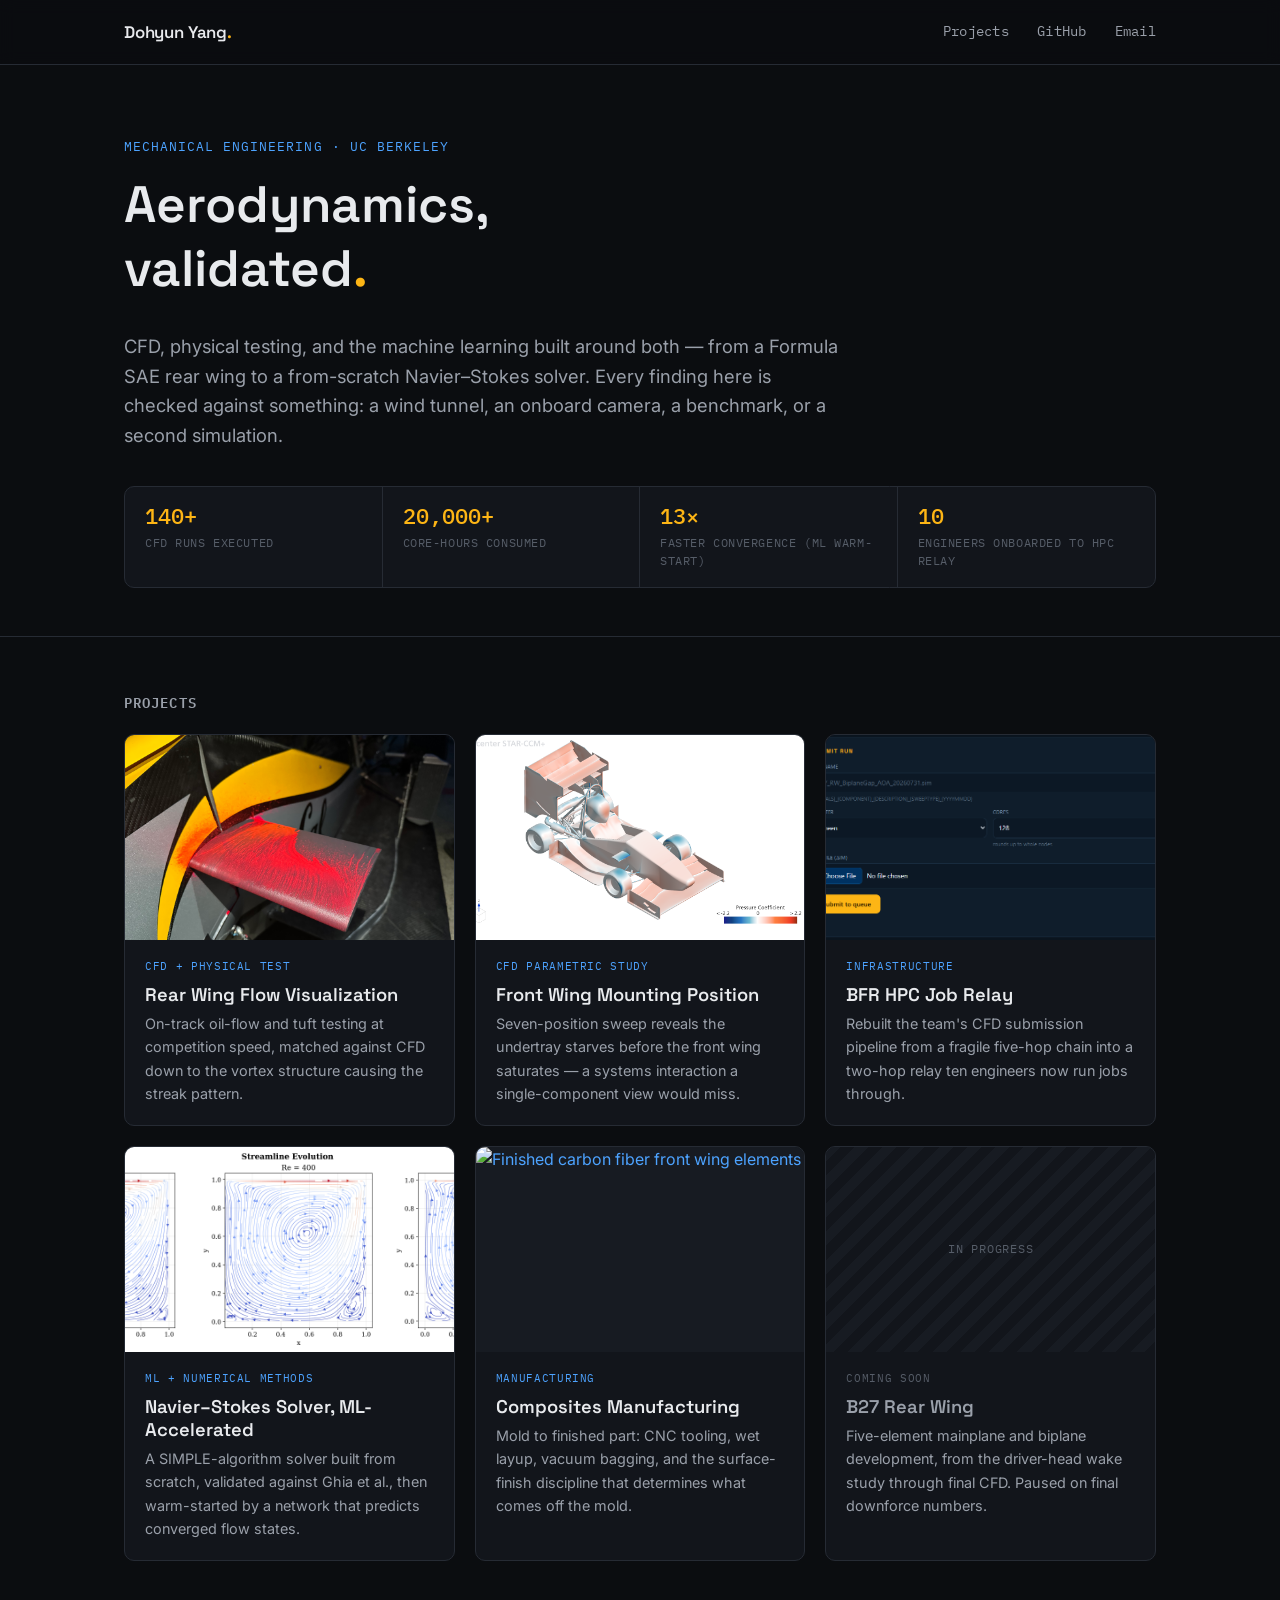
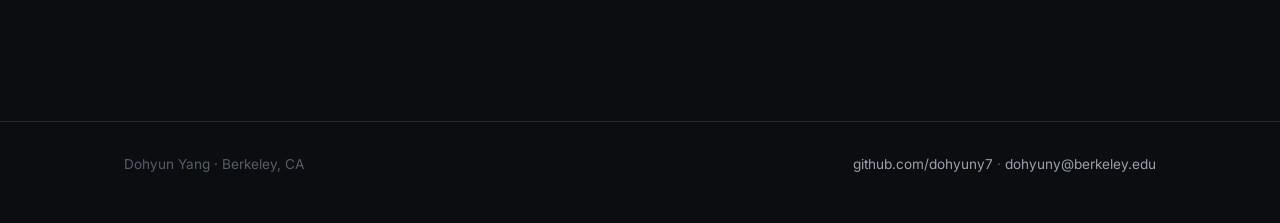
==== index.html @ fdf9bb0d "initial push" ====
<!DOCTYPE html>
<html lang="en">
<head>
<meta charset="UTF-8">
<meta name="viewport" content="width=device-width, initial-scale=1">
<title>Dohyun Yang &mdash; Aerodynamics &amp; ML Portfolio</title>
<meta name="description" content="Aerodynamics and machine learning portfolio: CFD validation, flow visualization, HPC infrastructure, and manufacturing work.">
<link rel="preconnect" href="https://fonts.googleapis.com">
<link rel="preconnect" href="https://fonts.gstatic.com" crossorigin>
<link href="https://fonts.googleapis.com/css2?family=Space+Grotesk:wght@500;600;700&family=Inter:wght@400;500;600&family=IBM+Plex+Mono:wght@400;500&display=swap" rel="stylesheet">
<link rel="stylesheet" href="_site-assets/style.css">
</head>
<body>

<header class="site-header">
  <div class="wrap">
    <a class="brand" href="index.html">Dohyun Yang<span class="dot">.</span></a>
    <nav>
      <a href="#projects">Projects</a>
      <a href="https://github.com/dohyuny7" target="_blank" rel="noopener">GitHub</a>
      <a href="mailto:dohyuny@berkeley.edu">Email</a>
    </nav>
  </div>
</header>

<section class="hero">
  <div class="wrap">
    <div class="hero-eyebrow">Mechanical Engineering &middot; UC Berkeley</div>
    <h1>Aerodynamics, validated<span class="accent">.</span></h1>
    <p class="lede">CFD, physical testing, and the machine learning built around both &mdash; from a Formula SAE rear wing to a from-scratch Navier&ndash;Stokes solver. Every finding here is checked against something: a wind tunnel, an onboard camera, a benchmark, or a second simulation.</p>

    <div class="stat-strip">
      <div class="stat">
        <div class="stat-value">140+</div>
        <div class="stat-label">CFD runs executed</div>
      </div>
      <div class="stat">
        <div class="stat-value">20,000+</div>
        <div class="stat-label">core-hours consumed</div>
      </div>
      <div class="stat">
        <div class="stat-value">13&times;</div>
        <div class="stat-label">faster convergence (ML warm-start)</div>
      </div>
      <div class="stat">
        <div class="stat-value">10</div>
        <div class="stat-label">engineers onboarded to HPC relay</div>
      </div>
    </div>
  </div>
</section>

<section class="grid-section" id="projects">
  <div class="wrap">
    <h2>Projects</h2>
    <div class="project-grid">

      <a class="card" href="aero-validation/index.html">
        <div class="card-image"><img src="aero-validation/figures/whisker-hero.jpg" alt="Oil-flow visualization on a B26 whisker element" loading="lazy"></div>
        <div class="card-body">
          <div class="card-tag">CFD + Physical Test</div>
          <h3>Rear Wing Flow Visualization</h3>
          <p>On-track oil-flow and tuft testing at competition speed, matched against CFD down to the vortex structure causing the streak pattern.</p>
        </div>
      </a>

      <a class="card" href="fw-mounting-position-study/index.html">
        <div class="card-image"><img src="fw-mounting-position-study/figures/carview-cp-top-front-right.png" alt="B27 front wing mounting position CFD study" loading="lazy"></div>
        <div class="card-body">
          <div class="card-tag">CFD Parametric Study</div>
          <h3>Front Wing Mounting Position</h3>
          <p>Seven-position sweep reveals the undertray starves before the front wing saturates &mdash; a systems interaction a single-component view would miss.</p>
        </div>
      </a>

      <a class="card" href="hpc-pipeline/index.html">
        <div class="card-image"><img src="hpc-pipeline/figures/submit-panel.png" alt="BFR HPC job relay submit panel" loading="lazy"></div>
        <div class="card-body">
          <div class="card-tag">Infrastructure</div>
          <h3>BFR HPC Job Relay</h3>
          <p>Rebuilt the team's CFD submission pipeline from a fragile five-hop chain into a two-hop relay ten engineers now run jobs through.</p>
        </div>
      </a>

      <a class="card" href="navier-stokes-solver/index.html">
        <div class="card-image"><img src="navier-stokes-solver/figures/04-streamlines.png" alt="Streamline evolution in the Navier-Stokes solver" loading="lazy"></div>
        <div class="card-body">
          <div class="card-tag">ML + Numerical Methods</div>
          <h3>Navier&ndash;Stokes Solver, ML-Accelerated</h3>
          <p>A SIMPLE-algorithm solver built from scratch, validated against Ghia et al., then warm-started by a network that predicts converged flow states.</p>
        </div>
      </a>

      <a class="card" href="composites-manufacturing/index.html">
        <div class="card-image"><img src="composites-manufacturing/figures/08-cured-elements-2-3.jpg" alt="Finished carbon fiber front wing elements" loading="lazy"></div>
        <div class="card-body">
          <div class="card-tag">Manufacturing</div>
          <h3>Composites Manufacturing</h3>
          <p>Mold to finished part: CNC tooling, wet layup, vacuum bagging, and the surface-finish discipline that determines what comes off the mold.</p>
        </div>
      </a>

      <div class="card card-pending">
        <div class="card-image card-image-pending">
          <span>In progress</span>
        </div>
        <div class="card-body">
          <div class="card-tag">Coming Soon</div>
          <h3>B27 Rear Wing</h3>
          <p>Five-element mainplane and biplane development, from the driver-head wake study through final CFD. Paused on final downforce numbers.</p>
        </div>
      </div>

    </div>
  </div>
</section>

<footer class="site-footer">
  <div class="wrap">
    <span>Dohyun Yang &middot; Berkeley, CA</span>
    <span><a href="https://github.com/dohyuny7" target="_blank" rel="noopener">github.com/dohyuny7</a> &middot; <a href="mailto:dohyuny@berkeley.edu">dohyuny@berkeley.edu</a></span>
  </div>
</footer>

</body>
</html>
---- _site-assets/style.css ----
/* ============================================================
   Design tokens
   ============================================================ */
:root {
  --bg: #0b0d10;
  --surface: #12151b;
  --surface-2: #171b22;
  --border: #262b34;
  --border-bright: #3a4150;

  --text: #e8eaed;
  --text-dim: #9aa0aa;
  --text-faint: #565d68;

  --blue: #4da3ff;
  --blue-dim: #2d5f8f;
  --gold: #fdb515;
  --berkeley: #003262;

  --font-display: 'Space Grotesk', sans-serif;
  --font-body: 'Inter', -apple-system, BlinkMacSystemFont, sans-serif;
  --font-mono: 'IBM Plex Mono', 'SF Mono', Consolas, monospace;

  --max-width: 1080px;
  --radius: 10px;
  --radius-sm: 6px;

  --transition: 180ms ease;
}

@media (prefers-reduced-motion: reduce) {
  *, *::before, *::after {
    animation-duration: 0.01ms !important;
    animation-iteration-count: 1 !important;
    transition-duration: 0.01ms !important;
    scroll-behavior: auto !important;
  }
}

/* ============================================================
   Reset & base
   ============================================================ */
* { box-sizing: border-box; }

html { scroll-behavior: smooth; }

body {
  margin: 0;
  background: var(--bg);
  color: var(--text);
  font-family: var(--font-body);
  font-size: 16px;
  line-height: 1.6;
  -webkit-font-smoothing: antialiased;
}

img { max-width: 100%; display: block; border-radius: var(--radius-sm); }
video { max-width: 100%; border-radius: var(--radius-sm); }

a {
  color: var(--blue);
  text-decoration: none;
  transition: color var(--transition);
}
a:hover { color: var(--gold); }
a:focus-visible,
button:focus-visible {
  outline: 2px solid var(--gold);
  outline-offset: 3px;
  border-radius: 2px;
}

h1, h2, h3, h4 {
  font-family: var(--font-display);
  font-weight: 600;
  line-height: 1.25;
  margin: 0 0 0.6em 0;
  color: var(--text);
}

p { margin: 0 0 1.2em 0; }
p:last-child { margin-bottom: 0; }

code {
  font-family: var(--font-mono);
  font-size: 0.9em;
  background: var(--surface-2);
  padding: 0.15em 0.4em;
  border-radius: 4px;
  color: var(--gold);
}

table {
  width: 100%;
  border-collapse: collapse;
  margin: 1.5em 0;
  font-size: 0.95em;
}
th, td {
  text-align: left;
  padding: 0.6em 0.9em;
  border-bottom: 1px solid var(--border);
}
th {
  font-family: var(--font-mono);
  font-size: 0.8em;
  letter-spacing: 0.04em;
  text-transform: uppercase;
  color: var(--text-dim);
  font-weight: 500;
}

blockquote {
  border-left: 2px solid var(--blue-dim);
  margin: 1.5em 0;
  padding: 0.2em 0 0.2em 1.2em;
  color: var(--text-dim);
  font-style: italic;
}

hr {
  border: none;
  border-top: 1px solid var(--border);
  margin: 2.5em 0;
}

/* ============================================================
   Layout shell
   ============================================================ */
.wrap {
  max-width: var(--max-width);
  margin: 0 auto;
  padding: 0 24px;
}

.site-header {
  border-bottom: 1px solid var(--border);
  position: sticky;
  top: 0;
  background: rgba(11, 13, 16, 0.92);
  backdrop-filter: blur(8px);
  z-index: 100;
}
.site-header .wrap {
  display: flex;
  align-items: center;
  justify-content: space-between;
  height: 64px;
}
.site-header .brand {
  font-family: var(--font-display);
  font-weight: 600;
  font-size: 1.05rem;
  color: var(--text);
  letter-spacing: -0.01em;
}
.site-header .brand:hover { color: var(--text); }
.site-header .brand .dot { color: var(--gold); }
.site-header nav {
  display: flex;
  gap: 28px;
  font-family: var(--font-mono);
  font-size: 0.85rem;
}
.site-header nav a {
  color: var(--text-dim);
  letter-spacing: 0.02em;
}
.site-header nav a:hover { color: var(--gold); }

.site-footer {
  border-top: 1px solid var(--border);
  margin-top: 80px;
  padding: 32px 0 48px;
  color: var(--text-faint);
  font-size: 0.85rem;
}
.site-footer .wrap {
  display: flex;
  justify-content: space-between;
  align-items: center;
  flex-wrap: wrap;
  gap: 12px;
}
.site-footer a { color: var(--text-dim); }
.site-footer a:hover { color: var(--gold); }

/* ============================================================
   Hero
   ============================================================ */
.hero {
  padding: 72px 0 48px;
  border-bottom: 1px solid var(--border);
}
.hero-eyebrow {
  font-family: var(--font-mono);
  font-size: 0.8rem;
  color: var(--blue);
  letter-spacing: 0.08em;
  text-transform: uppercase;
  margin-bottom: 16px;
  opacity: 0;
  animation: rise 0.6s ease forwards;
}
.hero h1 {
  font-size: clamp(2rem, 4.5vw, 3.2rem);
  max-width: 16ch;
  opacity: 0;
  animation: rise 0.6s ease 0.08s forwards;
}
.hero h1 .accent { color: var(--gold); }
.hero p.lede {
  font-size: 1.15rem;
  color: var(--text-dim);
  max-width: 60ch;
  margin-top: 18px;
  opacity: 0;
  animation: rise 0.6s ease 0.16s forwards;
}

@keyframes rise {
  from { opacity: 0; transform: translateY(10px); }
  to { opacity: 1; transform: translateY(0); }
}

/* Telemetry stat strip - signature element */
.stat-strip {
  display: flex;
  flex-wrap: wrap;
  gap: 0;
  margin-top: 36px;
  border: 1px solid var(--border);
  border-radius: var(--radius);
  overflow: hidden;
  background: var(--surface);
  opacity: 0;
  animation: rise 0.6s ease 0.24s forwards;
}
.stat {
  flex: 1 1 160px;
  padding: 16px 20px;
  border-right: 1px solid var(--border);
}
.stat:last-child { border-right: none; }
.stat-value {
  font-family: var(--font-mono);
  font-size: 1.4rem;
  color: var(--gold);
  font-weight: 500;
  line-height: 1.2;
}
.stat-label {
  font-family: var(--font-mono);
  font-size: 0.72rem;
  color: var(--text-faint);
  letter-spacing: 0.05em;
  text-transform: uppercase;
  margin-top: 4px;
}

/* ============================================================
   Project grid
   ============================================================ */
.grid-section { padding: 56px 0 80px; }
.grid-section h2 {
  font-size: 0.85rem;
  font-family: var(--font-mono);
  color: var(--text-dim);
  text-transform: uppercase;
  letter-spacing: 0.08em;
  margin-bottom: 24px;
}

.project-grid {
  display: grid;
  grid-template-columns: repeat(auto-fill, minmax(300px, 1fr));
  gap: 20px;
}

.card {
  display: block;
  background: var(--surface);
  border: 1px solid var(--border);
  border-radius: var(--radius);
  overflow: hidden;
  transition: transform var(--transition), border-color var(--transition), box-shadow var(--transition);
}
.card:hover {
  transform: translateY(-3px);
  border-color: var(--border-bright);
  box-shadow: 0 12px 32px -12px rgba(0,0,0,0.5);
}
.card-image {
  aspect-ratio: 16/10;
  overflow: hidden;
  background: var(--surface-2);
}
.card-image img {
  width: 100%;
  height: 100%;
  object-fit: cover;
  border-radius: 0;
  transition: transform 400ms ease;
}
.card:hover .card-image img { transform: scale(1.04); }

.card-body { padding: 18px 20px 20px; }
.card-tag {
  font-family: var(--font-mono);
  font-size: 0.68rem;
  color: var(--blue);
  text-transform: uppercase;
  letter-spacing: 0.06em;
}
.card h3 {
  font-size: 1.15rem;
  margin: 8px 0 6px;
  color: var(--text);
}
.card p {
  font-size: 0.9rem;
  color: var(--text-dim);
  margin: 0;
}

.card-pending {
  cursor: default;
}
.card-pending:hover {
  transform: none;
  border-color: var(--border);
  box-shadow: none;
}
.card-image-pending {
  display: flex;
  align-items: center;
  justify-content: center;
  background:
    repeating-linear-gradient(135deg, var(--surface-2) 0 10px, var(--surface) 10px 20px);
}
.card-image-pending span {
  font-family: var(--font-mono);
  font-size: 0.78rem;
  letter-spacing: 0.06em;
  text-transform: uppercase;
  color: var(--text-faint);
}
.card-pending .card-tag { color: var(--text-faint); }
.card-pending h3 { color: var(--text-dim); }

/* ============================================================
   Project detail page
   ============================================================ */
.project-header {
  padding: 40px 0 24px;
  border-bottom: 1px solid var(--border);
}
.back-link {
  font-family: var(--font-mono);
  font-size: 0.82rem;
  color: var(--text-dim);
  display: inline-flex;
  align-items: center;
  gap: 6px;
  margin-bottom: 20px;
}
.back-link:hover { color: var(--gold); }

.project-content {
  padding: 40px 0 60px;
  max-width: 760px;
}
.project-content h1 {
  font-size: clamp(1.6rem, 3vw, 2.2rem);
}
.project-content h2 {
  font-size: 1.35rem;
  margin-top: 2em;
  padding-top: 0.4em;
}
.project-content h3 {
  font-size: 1.05rem;
  margin-top: 1.8em;
  color: var(--blue);
}
.project-content > p:first-of-type {
  font-size: 1.05rem;
  color: var(--text-dim);
}
.project-content strong { color: var(--text); }
.project-content em { color: var(--text-dim); }

.project-content img {
  margin: 1.4em 0;
  border: 1px solid var(--border);
}
.project-content video {
  margin: 1.4em 0;
  border: 1px solid var(--border);
  aspect-ratio: 16/9;
  width: 100%;
  height: auto;
  background: var(--surface);
  object-fit: cover;
}

/* side-by-side image pairs: two consecutive <p><img></p> collapse via JS pairing class */
.img-pair {
  display: grid;
  grid-template-columns: 1fr 1fr;
  gap: 12px;
  margin: 1.4em 0;
}
.img-pair img { margin: 0; }
@media (max-width: 640px) {
  .img-pair { grid-template-columns: 1fr; }
}

.loading-state {
  padding: 80px 0;
  text-align: center;
  color: var(--text-faint);
  font-family: var(--font-mono);
  font-size: 0.9rem;
}

/* ============================================================
   Responsive
   ============================================================ */
@media (max-width: 640px) {
  .site-header nav { gap: 16px; }
  .hero { padding: 48px 0 32px; }
  .stat { flex: 1 1 45%; }
}
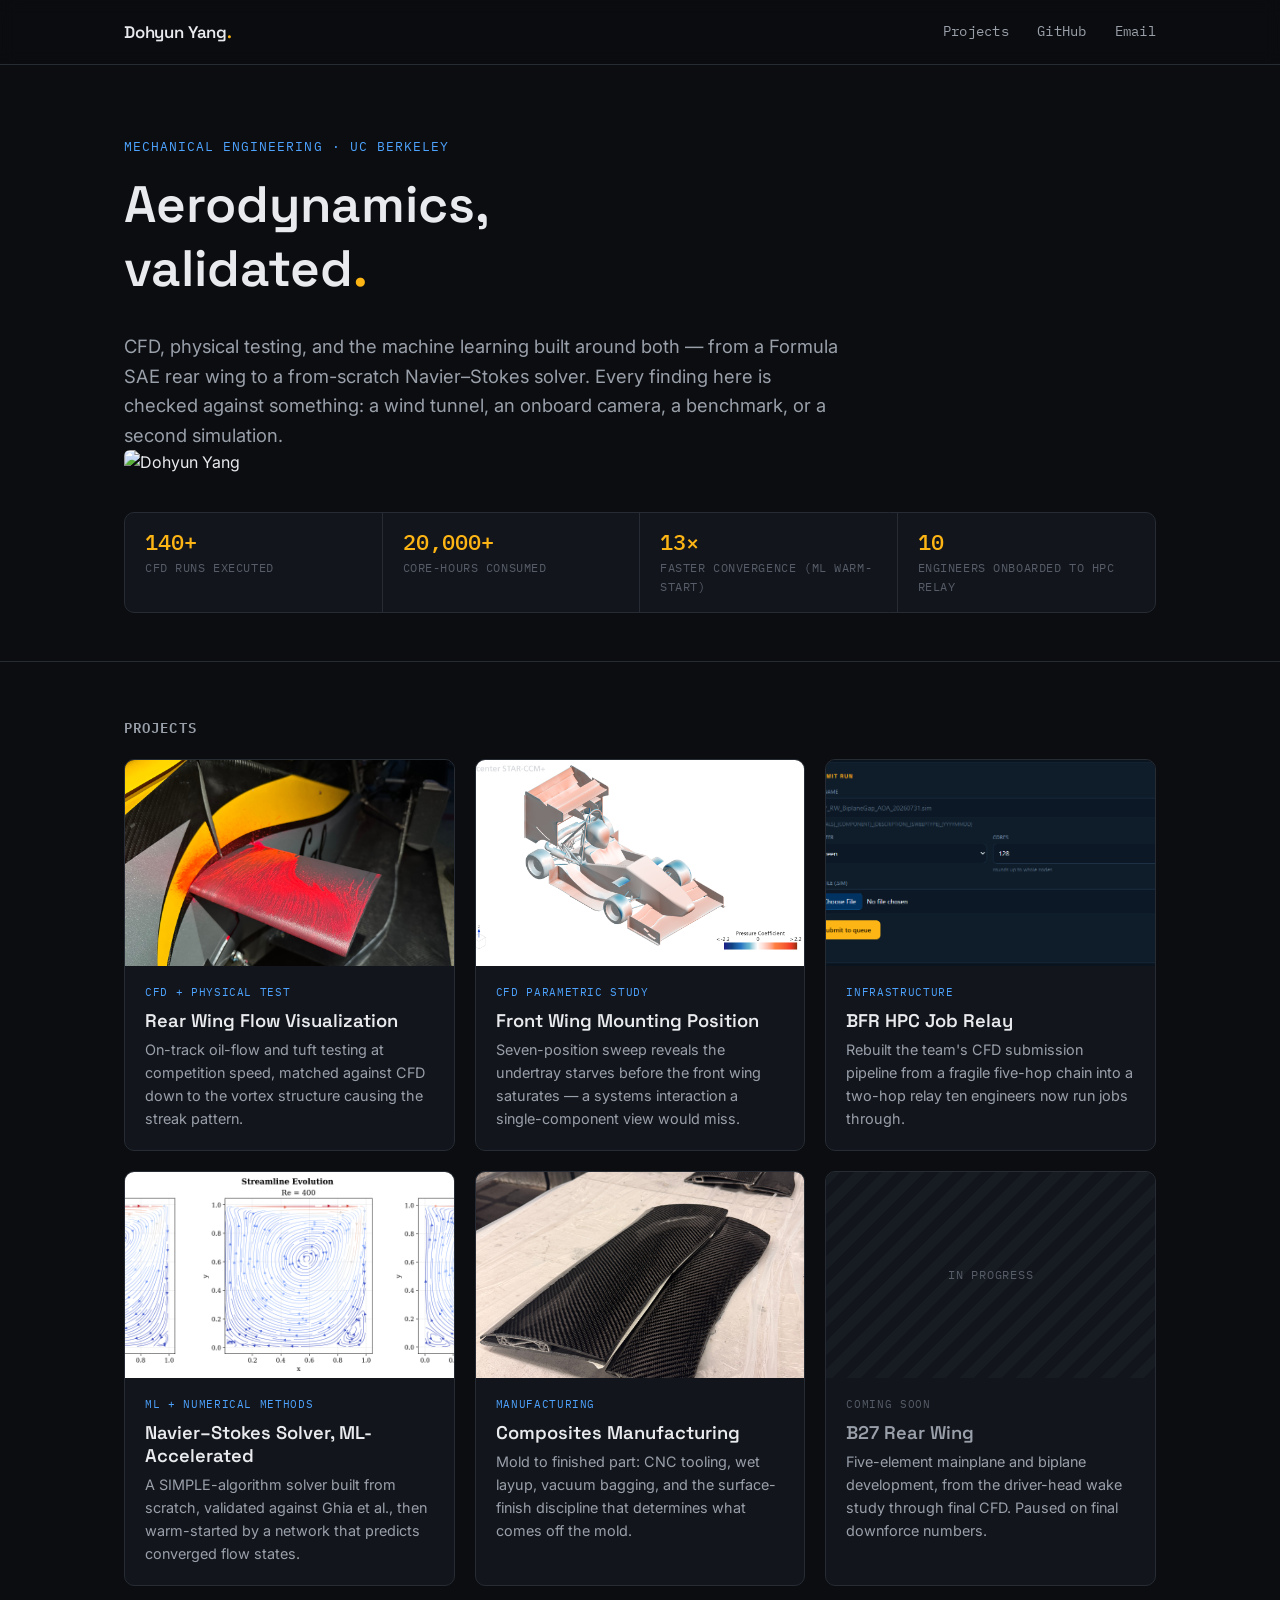
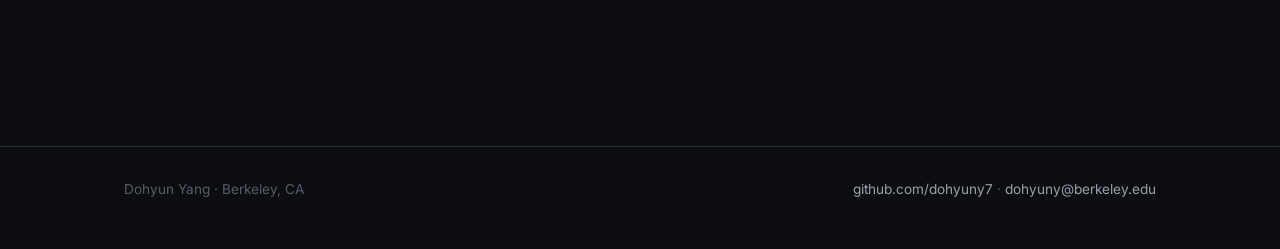
==== commit e8d6363d: "Refactor hero section and add photo" ====
--- a/index.html
+++ b/index.html
@@ -25,9 +25,16 @@
 
 <section class="hero">
   <div class="wrap">
-    <div class="hero-eyebrow">Mechanical Engineering &middot; UC Berkeley</div>
-    <h1>Aerodynamics, validated<span class="accent">.</span></h1>
-    <p class="lede">CFD, physical testing, and the machine learning built around both &mdash; from a Formula SAE rear wing to a from-scratch Navier&ndash;Stokes solver. Every finding here is checked against something: a wind tunnel, an onboard camera, a benchmark, or a second simulation.</p>
+    <div class="hero-top">
+      <div class="hero-text">
+        <div class="hero-eyebrow">Mechanical Engineering &middot; UC Berkeley</div>
+        <h1>Aerodynamics, validated<span class="accent">.</span></h1>
+        <p class="lede">CFD, physical testing, and the machine learning built around both &mdash; from a Formula SAE rear wing to a from-scratch Navier&ndash;Stokes solver. Every finding here is checked against something: a wind tunnel, an onboard camera, a benchmark, or a second simulation.</p>
+      </div>
+      <div class="hero-photo">
+        <img src="_site-assets/headshot.jpg" alt="Dohyun Yang">
+      </div>
+    </div>
 
     <div class="stat-strip">
       <div class="stat">
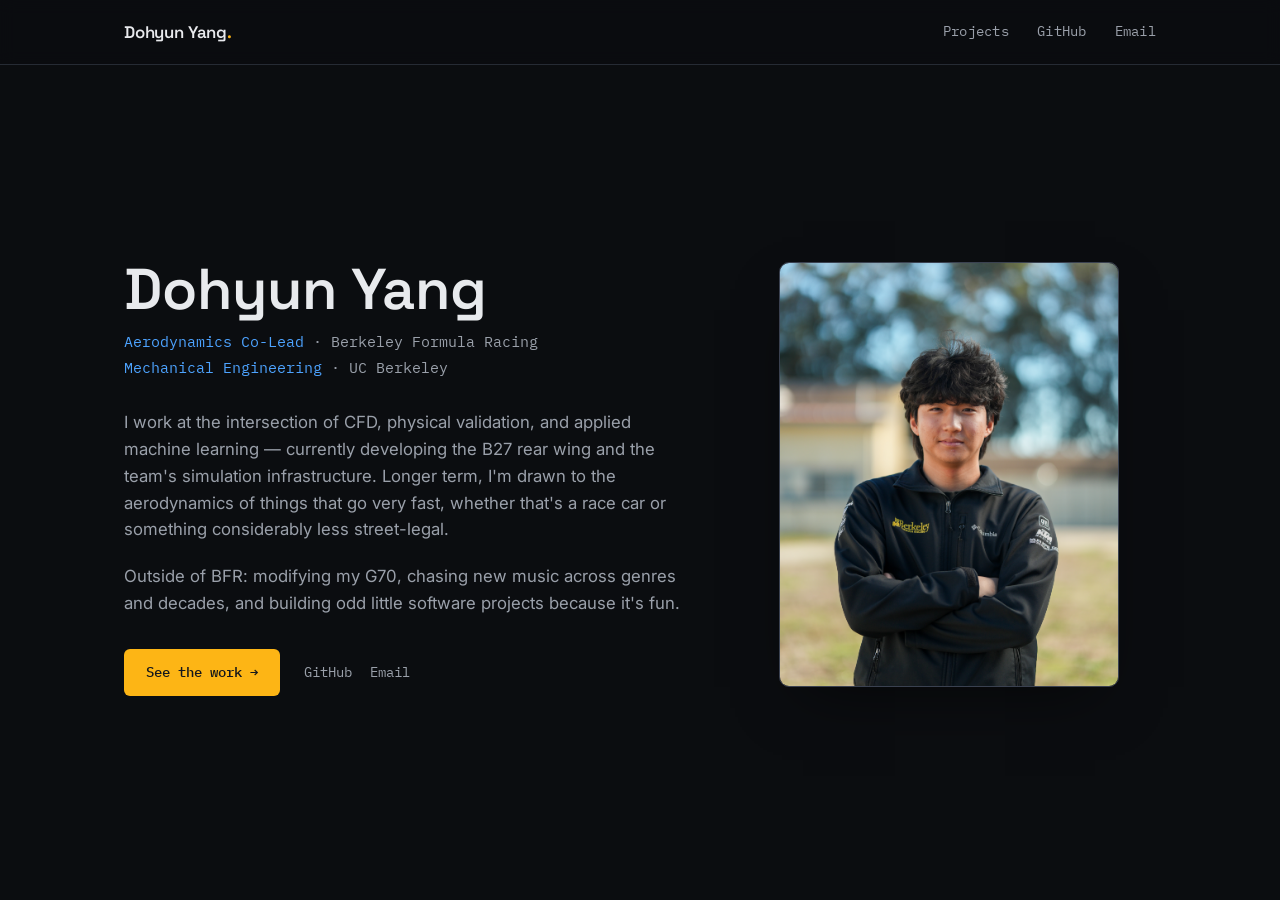
==== commit ba889550: "welcome page" ====
--- a/index.html
+++ b/index.html
@@ -3,8 +3,8 @@
 <head>
 <meta charset="UTF-8">
 <meta name="viewport" content="width=device-width, initial-scale=1">
-<title>Dohyun Yang &mdash; Aerodynamics &amp; ML Portfolio</title>
-<meta name="description" content="Aerodynamics and machine learning portfolio: CFD validation, flow visualization, HPC infrastructure, and manufacturing work.">
+<title>Dohyun Yang</title>
+<meta name="description" content="Dohyun Yang — Aerodynamics Co-Lead, Berkeley Formula Racing. Mechanical Engineering, UC Berkeley.">
 <link rel="preconnect" href="https://fonts.googleapis.com">
 <link rel="preconnect" href="https://fonts.gstatic.com" crossorigin>
 <link href="https://fonts.googleapis.com/css2?family=Space+Grotesk:wght@500;600;700&family=Inter:wght@400;500;600&family=IBM+Plex+Mono:wght@400;500&display=swap" rel="stylesheet">
@@ -16,118 +16,41 @@
   <div class="wrap">
     <a class="brand" href="index.html">Dohyun Yang<span class="dot">.</span></a>
     <nav>
-      <a href="#projects">Projects</a>
+      <a href="projects.html">Projects</a>
       <a href="https://github.com/dohyuny7" target="_blank" rel="noopener">GitHub</a>
       <a href="mailto:dohyuny@berkeley.edu">Email</a>
     </nav>
   </div>
 </header>
 
-<section class="hero">
-  <div class="wrap">
-    <div class="hero-top">
-      <div class="hero-text">
-        <div class="hero-eyebrow">Mechanical Engineering &middot; UC Berkeley</div>
-        <h1>Aerodynamics, validated<span class="accent">.</span></h1>
-        <p class="lede">CFD, physical testing, and the machine learning built around both &mdash; from a Formula SAE rear wing to a from-scratch Navier&ndash;Stokes solver. Every finding here is checked against something: a wind tunnel, an onboard camera, a benchmark, or a second simulation.</p>
+<section class="welcome-section">
+  <div class="wrap welcome-split">
+    <div class="welcome-text">
+      <h1 class="welcome-name">Dohyun Yang</h1>
+      <div class="welcome-role">
+        Aerodynamics Co-Lead <span>&middot; Berkeley Formula Racing</span><br>
+        Mechanical Engineering <span>&middot; UC Berkeley</span>
       </div>
-      <div class="hero-photo">
-        <img src="_site-assets/headshot.jpg" alt="Dohyun Yang">
+      <div class="welcome-bio">
+        <p>I work at the intersection of CFD, physical validation, and applied machine learning &mdash; currently developing the B27 rear wing and the team's simulation infrastructure. Longer term, I'm drawn to the aerodynamics of things that go very fast, whether that's a race car or something considerably less street-legal.</p>
+        <p style="margin-top: 1em;">Outside of BFR: modifying my G70, chasing new music across genres and decades, and building odd little software projects because it's fun.</p>
+      </div>
+      <div class="welcome-cta">
+        <a class="btn-primary" href="projects.html">See the work &rarr;</a>
+        <div class="welcome-social">
+          <a href="https://github.com/dohyuny7" target="_blank" rel="noopener">GitHub</a>
+          <a href="mailto:dohyuny@berkeley.edu">Email</a>
+        </div>
       </div>
     </div>
 
-    <div class="stat-strip">
-      <div class="stat">
-        <div class="stat-value">140+</div>
-        <div class="stat-label">CFD runs executed</div>
-      </div>
-      <div class="stat">
-        <div class="stat-value">20,000+</div>
-        <div class="stat-label">core-hours consumed</div>
-      </div>
-      <div class="stat">
-        <div class="stat-value">13&times;</div>
-        <div class="stat-label">faster convergence (ML warm-start)</div>
-      </div>
-      <div class="stat">
-        <div class="stat-value">10</div>
-        <div class="stat-label">engineers onboarded to HPC relay</div>
+    <div class="welcome-photo-wrap">
+      <div class="welcome-photo">
+        <img src="_site-assets/headshot.jpg" alt="Dohyun Yang">
       </div>
     </div>
   </div>
 </section>
 
-<section class="grid-section" id="projects">
-  <div class="wrap">
-    <h2>Projects</h2>
-    <div class="project-grid">
-
-      <a class="card" href="aero-validation/index.html">
-        <div class="card-image"><img src="aero-validation/figures/whisker-hero.jpg" alt="Oil-flow visualization on a B26 whisker element" loading="lazy"></div>
-        <div class="card-body">
-          <div class="card-tag">CFD + Physical Test</div>
-          <h3>Rear Wing Flow Visualization</h3>
-          <p>On-track oil-flow and tuft testing at competition speed, matched against CFD down to the vortex structure causing the streak pattern.</p>
-        </div>
-      </a>
-
-      <a class="card" href="fw-mounting-position-study/index.html">
-        <div class="card-image"><img src="fw-mounting-position-study/figures/carview-cp-top-front-right.png" alt="B27 front wing mounting position CFD study" loading="lazy"></div>
-        <div class="card-body">
-          <div class="card-tag">CFD Parametric Study</div>
-          <h3>Front Wing Mounting Position</h3>
-          <p>Seven-position sweep reveals the undertray starves before the front wing saturates &mdash; a systems interaction a single-component view would miss.</p>
-        </div>
-      </a>
-
-      <a class="card" href="hpc-pipeline/index.html">
-        <div class="card-image"><img src="hpc-pipeline/figures/submit-panel.png" alt="BFR HPC job relay submit panel" loading="lazy"></div>
-        <div class="card-body">
-          <div class="card-tag">Infrastructure</div>
-          <h3>BFR HPC Job Relay</h3>
-          <p>Rebuilt the team's CFD submission pipeline from a fragile five-hop chain into a two-hop relay ten engineers now run jobs through.</p>
-        </div>
-      </a>
-
-      <a class="card" href="navier-stokes-solver/index.html">
-        <div class="card-image"><img src="navier-stokes-solver/figures/04-streamlines.png" alt="Streamline evolution in the Navier-Stokes solver" loading="lazy"></div>
-        <div class="card-body">
-          <div class="card-tag">ML + Numerical Methods</div>
-          <h3>Navier&ndash;Stokes Solver, ML-Accelerated</h3>
-          <p>A SIMPLE-algorithm solver built from scratch, validated against Ghia et al., then warm-started by a network that predicts converged flow states.</p>
-        </div>
-      </a>
-
-      <a class="card" href="composites-manufacturing/index.html">
-        <div class="card-image"><img src="composites-manufacturing/figures/08-cured-elements-2-3.jpg" alt="Finished carbon fiber front wing elements" loading="lazy"></div>
-        <div class="card-body">
-          <div class="card-tag">Manufacturing</div>
-          <h3>Composites Manufacturing</h3>
-          <p>Mold to finished part: CNC tooling, wet layup, vacuum bagging, and the surface-finish discipline that determines what comes off the mold.</p>
-        </div>
-      </a>
-
-      <div class="card card-pending">
-        <div class="card-image card-image-pending">
-          <span>In progress</span>
-        </div>
-        <div class="card-body">
-          <div class="card-tag">Coming Soon</div>
-          <h3>B27 Rear Wing</h3>
-          <p>Five-element mainplane and biplane development, from the driver-head wake study through final CFD. Paused on final downforce numbers.</p>
-        </div>
-      </div>
-
-    </div>
-  </div>
-</section>
-
-<footer class="site-footer">
-  <div class="wrap">
-    <span>Dohyun Yang &middot; Berkeley, CA</span>
-    <span><a href="https://github.com/dohyuny7" target="_blank" rel="noopener">github.com/dohyuny7</a> &middot; <a href="mailto:dohyuny@berkeley.edu">dohyuny@berkeley.edu</a></span>
-  </div>
-</footer>
-
 </body>
 </html>
--- a/_site-assets/style.css
+++ b/_site-assets/style.css
@@ -192,6 +192,31 @@
   padding: 72px 0 48px;
   border-bottom: 1px solid var(--border);
 }
+.hero-top {
+  display: grid;
+  grid-template-columns: 1fr auto;
+  gap: 40px;
+  align-items: center;
+}
+.hero-text { min-width: 0; }
+.hero-photo {
+  width: 220px;
+  height: 220px;
+  border-radius: var(--radius);
+  overflow: hidden;
+  border: 1px solid var(--border-bright);
+  opacity: 0;
+  animation: rise 0.6s ease 0.1s forwards;
+  flex-shrink: 0;
+}
+.hero-photo img {
+  width: 100%;
+  height: 100%;
+  object-fit: cover;
+  object-position: center 15%;
+  border-radius: 0;
+}
+
 .hero-eyebrow {
   font-family: var(--font-mono);
   font-size: 0.8rem;
@@ -425,10 +450,118 @@
 }
 
 /* ============================================================
+   Welcome page
+   ============================================================ */
+.welcome-section {
+  min-height: calc(100vh - 65px);
+  display: flex;
+  align-items: center;
+  padding: 48px 0 64px;
+}
+.welcome-split {
+  display: grid;
+  grid-template-columns: 1.15fr 0.85fr;
+  gap: 56px;
+  align-items: center;
+}
+.welcome-name {
+  font-size: clamp(2.4rem, 5.5vw, 3.6rem);
+  margin-bottom: 4px;
+  opacity: 0;
+  animation: rise 0.6s ease forwards;
+}
+.welcome-role {
+  font-family: var(--font-mono);
+  font-size: 0.95rem;
+  color: var(--blue);
+  line-height: 1.7;
+  margin-bottom: 28px;
+  opacity: 0;
+  animation: rise 0.6s ease 0.08s forwards;
+}
+.welcome-role span {
+  color: var(--text-dim);
+}
+.welcome-bio p {
+  font-size: 1.05rem;
+  color: var(--text-dim);
+  max-width: 52ch;
+  opacity: 0;
+  animation: rise 0.6s ease 0.16s forwards;
+}
+.welcome-cta {
+  margin-top: 32px;
+  display: flex;
+  align-items: center;
+  gap: 24px;
+  flex-wrap: wrap;
+  opacity: 0;
+  animation: rise 0.6s ease 0.24s forwards;
+}
+.btn-primary {
+  display: inline-flex;
+  align-items: center;
+  gap: 8px;
+  background: var(--gold);
+  color: #14171c;
+  font-family: var(--font-mono);
+  font-size: 0.88rem;
+  font-weight: 500;
+  padding: 12px 22px;
+  border-radius: var(--radius-sm);
+  transition: transform var(--transition), box-shadow var(--transition);
+}
+.btn-primary:hover {
+  color: #14171c;
+  transform: translateY(-2px);
+  box-shadow: 0 8px 20px -6px rgba(253, 181, 21, 0.4);
+}
+.welcome-social {
+  display: flex;
+  gap: 18px;
+  font-family: var(--font-mono);
+  font-size: 0.85rem;
+}
+.welcome-social a { color: var(--text-dim); }
+.welcome-social a:hover { color: var(--gold); }
+
+.welcome-photo-wrap {
+  display: flex;
+  justify-content: center;
+  opacity: 0;
+  animation: rise 0.6s ease 0.1s forwards;
+}
+.welcome-photo {
+  width: 100%;
+  max-width: 340px;
+  aspect-ratio: 4/5;
+  border-radius: var(--radius);
+  overflow: hidden;
+  border: 1px solid var(--border-bright);
+  box-shadow: 0 24px 60px -24px rgba(0,0,0,0.6);
+}
+.welcome-photo img {
+  width: 100%;
+  height: 100%;
+  object-fit: cover;
+  object-position: center 20%;
+  border-radius: 0;
+}
+
+@media (max-width: 760px) {
+  .welcome-split { grid-template-columns: 1fr; gap: 32px; }
+  .welcome-photo-wrap { order: -1; }
+  .welcome-photo { max-width: 220px; }
+  .welcome-section { padding: 32px 0 48px; }
+}
+
+/* ============================================================
    Responsive
    ============================================================ */
 @media (max-width: 640px) {
   .site-header nav { gap: 16px; }
   .hero { padding: 48px 0 32px; }
+  .hero-top { grid-template-columns: 1fr; }
+  .hero-photo { width: 140px; height: 140px; order: -1; }
   .stat { flex: 1 1 45%; }
 }
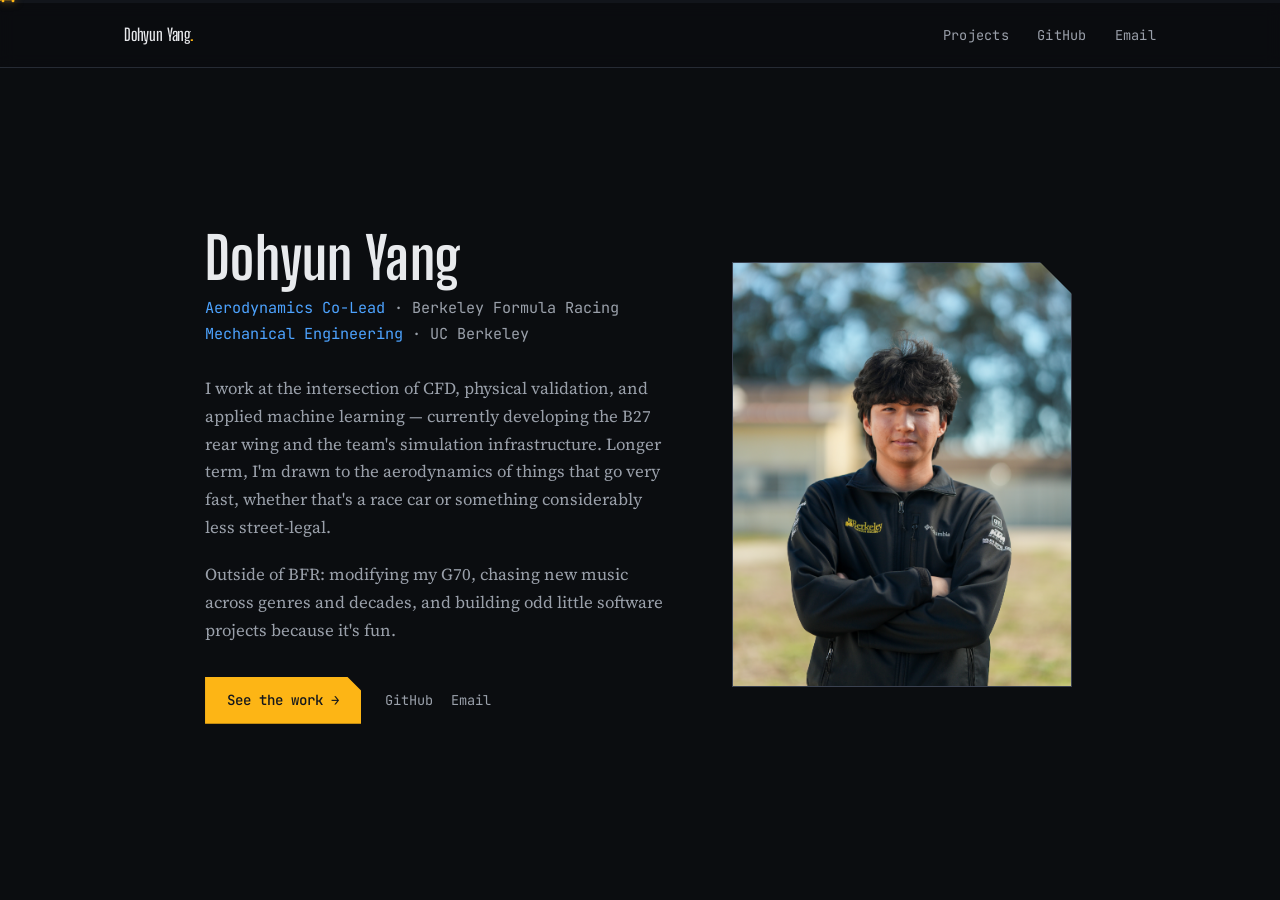
==== commit 8502c15e: "fff" ====
--- a/index.html
+++ b/index.html
@@ -7,10 +7,24 @@
 <meta name="description" content="Dohyun Yang — Aerodynamics Co-Lead, Berkeley Formula Racing. Mechanical Engineering, UC Berkeley.">
 <link rel="preconnect" href="https://fonts.googleapis.com">
 <link rel="preconnect" href="https://fonts.gstatic.com" crossorigin>
-<link href="https://fonts.googleapis.com/css2?family=Space+Grotesk:wght@500;600;700&family=Inter:wght@400;500;600&family=IBM+Plex+Mono:wght@400;500&display=swap" rel="stylesheet">
+<link href="https://fonts.googleapis.com/css2?family=Big+Shoulders+Display:wght@600;700;800&family=Source+Serif+4:opsz,wght@8..60,400;8..60,500;8..60,600&family=JetBrains+Mono:wght@400;500&display=swap" rel="stylesheet">
 <link rel="stylesheet" href="_site-assets/style.css">
 </head>
 <body>
+
+<div class="progress-track">
+  <div class="progress-fill" id="progress-fill"></div>
+  <div class="progress-marker" id="progress-marker">
+    <svg viewBox="0 0 36 16" xmlns="http://www.w3.org/2000/svg">
+      <rect x="1.5" y="11.6" width="4.5" height="1" fill="currentColor"/>
+      <polygon points="5,12 9,6.5 20,6 24,7 30,9.5 30,12" fill="currentColor"/>
+      <rect x="29.3" y="7" width="0.9" height="4" fill="currentColor"/>
+      <rect x="28" y="3" width="5" height="1.4" fill="currentColor"/>
+      <circle cx="9" cy="13.2" r="2.6" fill="currentColor"/>
+      <circle cx="27" cy="13.2" r="2.6" fill="currentColor"/>
+    </svg>
+  </div>
+</div>
 
 <header class="site-header">
   <div class="wrap">
@@ -52,5 +66,6 @@
   </div>
 </section>
 
+<script src="_site-assets/site.js"></script>
 </body>
 </html>
--- a/_site-assets/style.css
+++ b/_site-assets/style.css
@@ -17,9 +17,12 @@
   --gold: #fdb515;
   --berkeley: #003262;
 
-  --font-display: 'Space Grotesk', sans-serif;
-  --font-body: 'Inter', -apple-system, BlinkMacSystemFont, sans-serif;
-  --font-mono: 'IBM Plex Mono', 'SF Mono', Consolas, monospace;
+  --font-display: 'Big Shoulders Display', sans-serif;
+  --font-body: 'Source Serif 4', Georgia, serif;
+  --font-mono: 'JetBrains Mono', 'SF Mono', Consolas, monospace;
+
+  --chamfer: 22px;
+  --chamfer-sm: 14px;
 
   --max-width: 1080px;
   --radius: 10px;
@@ -49,8 +52,8 @@
   background: var(--bg);
   color: var(--text);
   font-family: var(--font-body);
-  font-size: 16px;
-  line-height: 1.6;
+  font-size: 17px;
+  line-height: 1.65;
   -webkit-font-smoothing: antialiased;
 }
 
@@ -72,9 +75,10 @@
 
 h1, h2, h3, h4 {
   font-family: var(--font-display);
-  font-weight: 600;
-  line-height: 1.25;
-  margin: 0 0 0.6em 0;
+  font-weight: 700;
+  letter-spacing: 0.005em;
+  line-height: 1.15;
+  margin: 0 0 0.5em 0;
   color: var(--text);
 }
 
@@ -133,10 +137,39 @@
   padding: 0 24px;
 }
 
+/* ============================================================
+   Scroll progress bar with car marker
+   ============================================================ */
+.progress-track {
+  position: fixed;
+  top: 0;
+  left: 0;
+  width: 100%;
+  height: 3px;
+  background: var(--surface);
+  z-index: 200;
+}
+.progress-fill {
+  height: 100%;
+  width: 0%;
+  background: linear-gradient(90deg, var(--blue), var(--gold));
+}
+.progress-marker {
+  position: absolute;
+  top: -7px;
+  left: 0%;
+  width: 20px;
+  height: 10px;
+  margin-left: -2px;
+  color: var(--gold);
+  filter: drop-shadow(0 0 4px rgba(253, 181, 21, 0.5));
+}
+.progress-marker svg { width: 100%; height: 100%; display: block; }
+
 .site-header {
   border-bottom: 1px solid var(--border);
   position: sticky;
-  top: 0;
+  top: 3px;
   background: rgba(11, 13, 16, 0.92);
   backdrop-filter: blur(8px);
   z-index: 100;
@@ -202,7 +235,7 @@
 .hero-photo {
   width: 220px;
   height: 220px;
-  border-radius: var(--radius);
+  clip-path: polygon(0 0, calc(100% - var(--chamfer)) 0, 100% var(--chamfer), 100% 100%, 0 100%);
   overflow: hidden;
   border: 1px solid var(--border-bright);
   opacity: 0;
@@ -255,7 +288,7 @@
   gap: 0;
   margin-top: 36px;
   border: 1px solid var(--border);
-  border-radius: var(--radius);
+  clip-path: polygon(0 0, calc(100% - var(--chamfer)) 0, 100% var(--chamfer), 100% 100%, 0 100%);
   overflow: hidden;
   background: var(--surface);
   opacity: 0;
@@ -286,7 +319,11 @@
 /* ============================================================
    Project grid
    ============================================================ */
-.grid-section { padding: 56px 0 80px; }
+.grid-section {
+  padding: 56px 0 80px;
+  position: relative;
+  overflow: hidden;
+}
 .grid-section h2 {
   font-size: 0.85rem;
   font-family: var(--font-mono);
@@ -294,29 +331,57 @@
   text-transform: uppercase;
   letter-spacing: 0.08em;
   margin-bottom: 24px;
-}
-
+  position: relative;
+  z-index: 1;
+}
+.streamline-field {
+  position: absolute;
+  top: -40px;
+  left: 0;
+  width: 100%;
+  height: calc(100% + 40px);
+  z-index: 0;
+  pointer-events: none;
+  opacity: 0.5;
+}
+.streamline-field path {
+  fill: none;
+  stroke-width: 1.4;
+  stroke-dasharray: 6 10;
+  animation: flow 18s linear infinite;
+}
+.streamline-field path:nth-child(2) { animation-duration: 22s; animation-delay: -4s; }
+.streamline-field path:nth-child(3) { animation-duration: 26s; animation-delay: -9s; }
+@keyframes flow {
+  to { stroke-dashoffset: -320; }
+}
+@media (prefers-reduced-motion: reduce) {
+  .streamline-field path { animation: none; }
+}
 .project-grid {
+  position: relative;
+  z-index: 1;
   display: grid;
-  grid-template-columns: repeat(auto-fill, minmax(300px, 1fr));
-  gap: 20px;
+  grid-template-columns: repeat(auto-fill, minmax(440px, 1fr));
+  gap: 28px;
 }
 
 .card {
   display: block;
+  position: relative;
   background: var(--surface);
   border: 1px solid var(--border);
-  border-radius: var(--radius);
+  clip-path: polygon(0 0, calc(100% - var(--chamfer)) 0, 100% var(--chamfer), 100% 100%, 0 100%);
   overflow: hidden;
   transition: transform var(--transition), border-color var(--transition), box-shadow var(--transition);
 }
 .card:hover {
   transform: translateY(-3px);
   border-color: var(--border-bright);
-  box-shadow: 0 12px 32px -12px rgba(0,0,0,0.5);
+  box-shadow: 0 16px 40px -16px rgba(0,0,0,0.55);
 }
 .card-image {
-  aspect-ratio: 16/10;
+  aspect-ratio: 4/3;
   overflow: hidden;
   background: var(--surface-2);
 }
@@ -329,23 +394,25 @@
 }
 .card:hover .card-image img { transform: scale(1.04); }
 
-.card-body { padding: 18px 20px 20px; }
+.card-body { padding: 22px 26px 26px; }
 .card-tag {
   font-family: var(--font-mono);
-  font-size: 0.68rem;
+  font-size: 0.7rem;
   color: var(--blue);
   text-transform: uppercase;
-  letter-spacing: 0.06em;
+  letter-spacing: 0.08em;
 }
 .card h3 {
-  font-size: 1.15rem;
-  margin: 8px 0 6px;
+  font-size: 1.55rem;
+  margin: 10px 0 10px;
   color: var(--text);
+  letter-spacing: 0;
 }
 .card p {
-  font-size: 0.9rem;
+  font-size: 0.98rem;
   color: var(--text-dim);
   margin: 0;
+  line-height: 1.55;
 }
 
 .card-pending {
@@ -508,7 +575,7 @@
   font-size: 0.88rem;
   font-weight: 500;
   padding: 12px 22px;
-  border-radius: var(--radius-sm);
+  clip-path: polygon(0 0, calc(100% - var(--chamfer-sm)) 0, 100% var(--chamfer-sm), 100% 100%, 0 100%);
   transition: transform var(--transition), box-shadow var(--transition);
 }
 .btn-primary:hover {
@@ -535,7 +602,7 @@
   width: 100%;
   max-width: 340px;
   aspect-ratio: 4/5;
-  border-radius: var(--radius);
+  clip-path: polygon(0 0, calc(100% - 32px) 0, 100% 32px, 100% 100%, 0 100%);
   overflow: hidden;
   border: 1px solid var(--border-bright);
   box-shadow: 0 24px 60px -24px rgba(0,0,0,0.6);
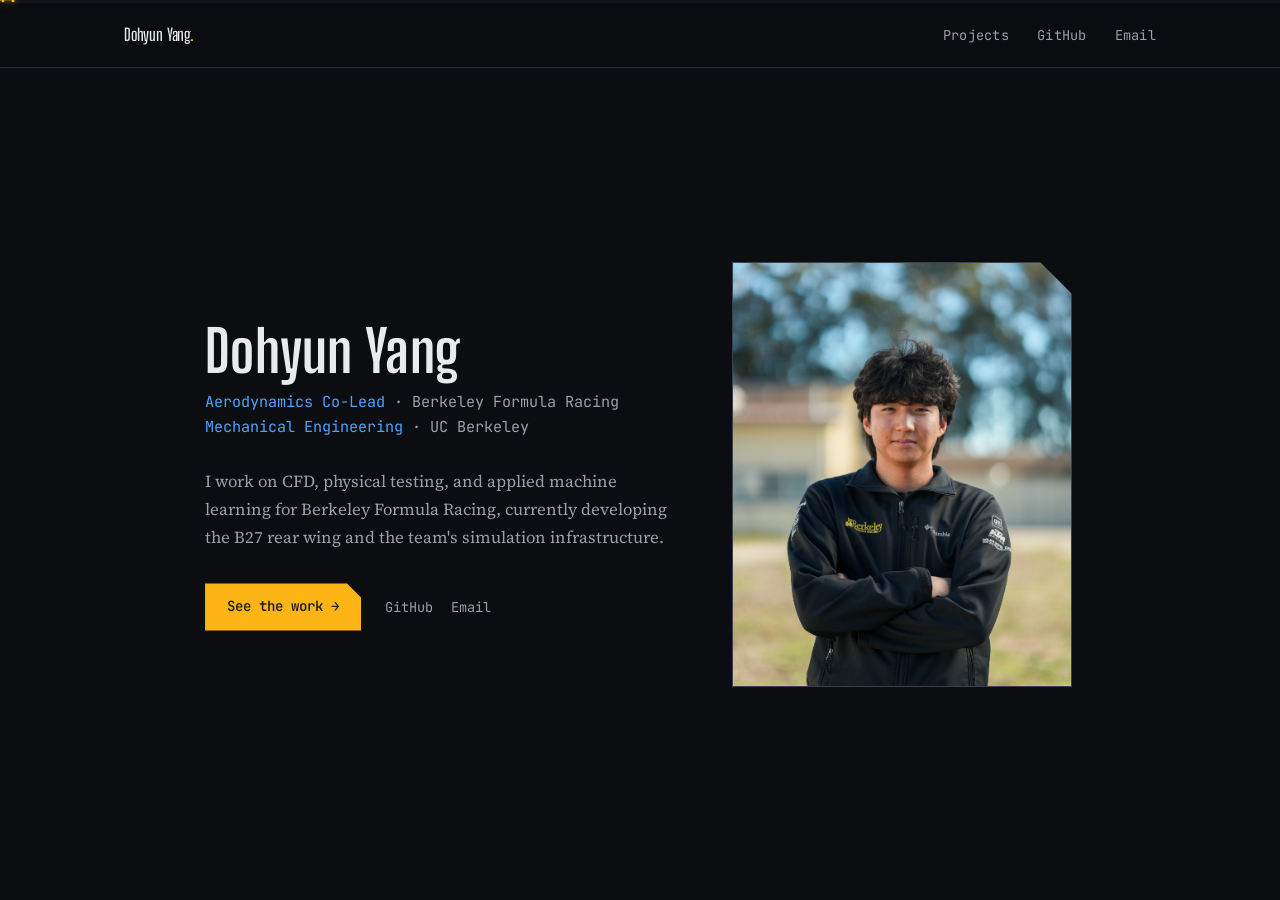
==== commit 3c3c61e3: "fix" ====
--- a/index.html
+++ b/index.html
@@ -46,8 +46,7 @@
         Mechanical Engineering <span>&middot; UC Berkeley</span>
       </div>
       <div class="welcome-bio">
-        <p>I work at the intersection of CFD, physical validation, and applied machine learning &mdash; currently developing the B27 rear wing and the team's simulation infrastructure. Longer term, I'm drawn to the aerodynamics of things that go very fast, whether that's a race car or something considerably less street-legal.</p>
-        <p style="margin-top: 1em;">Outside of BFR: modifying my G70, chasing new music across genres and decades, and building odd little software projects because it's fun.</p>
+        <p>I work on CFD, physical testing, and applied machine learning for Berkeley Formula Racing, currently developing the B27 rear wing and the team's simulation infrastructure.</p>
       </div>
       <div class="welcome-cta">
         <a class="btn-primary" href="projects.html">See the work &rarr;</a>
--- a/_site-assets/style.css
+++ b/_site-assets/style.css
@@ -336,27 +336,16 @@
 }
 .streamline-field {
   position: absolute;
-  top: -40px;
+  top: 0;
   left: 0;
   width: 100%;
-  height: calc(100% + 40px);
+  height: 100%;
   z-index: 0;
   pointer-events: none;
-  opacity: 0.5;
+  opacity: 0.55;
 }
 .streamline-field path {
-  fill: none;
-  stroke-width: 1.4;
-  stroke-dasharray: 6 10;
-  animation: flow 18s linear infinite;
-}
-.streamline-field path:nth-child(2) { animation-duration: 22s; animation-delay: -4s; }
-.streamline-field path:nth-child(3) { animation-duration: 26s; animation-delay: -9s; }
-@keyframes flow {
-  to { stroke-dashoffset: -320; }
-}
-@media (prefers-reduced-motion: reduce) {
-  .streamline-field path { animation: none; }
+  stroke: none;
 }
 .project-grid {
   position: relative;
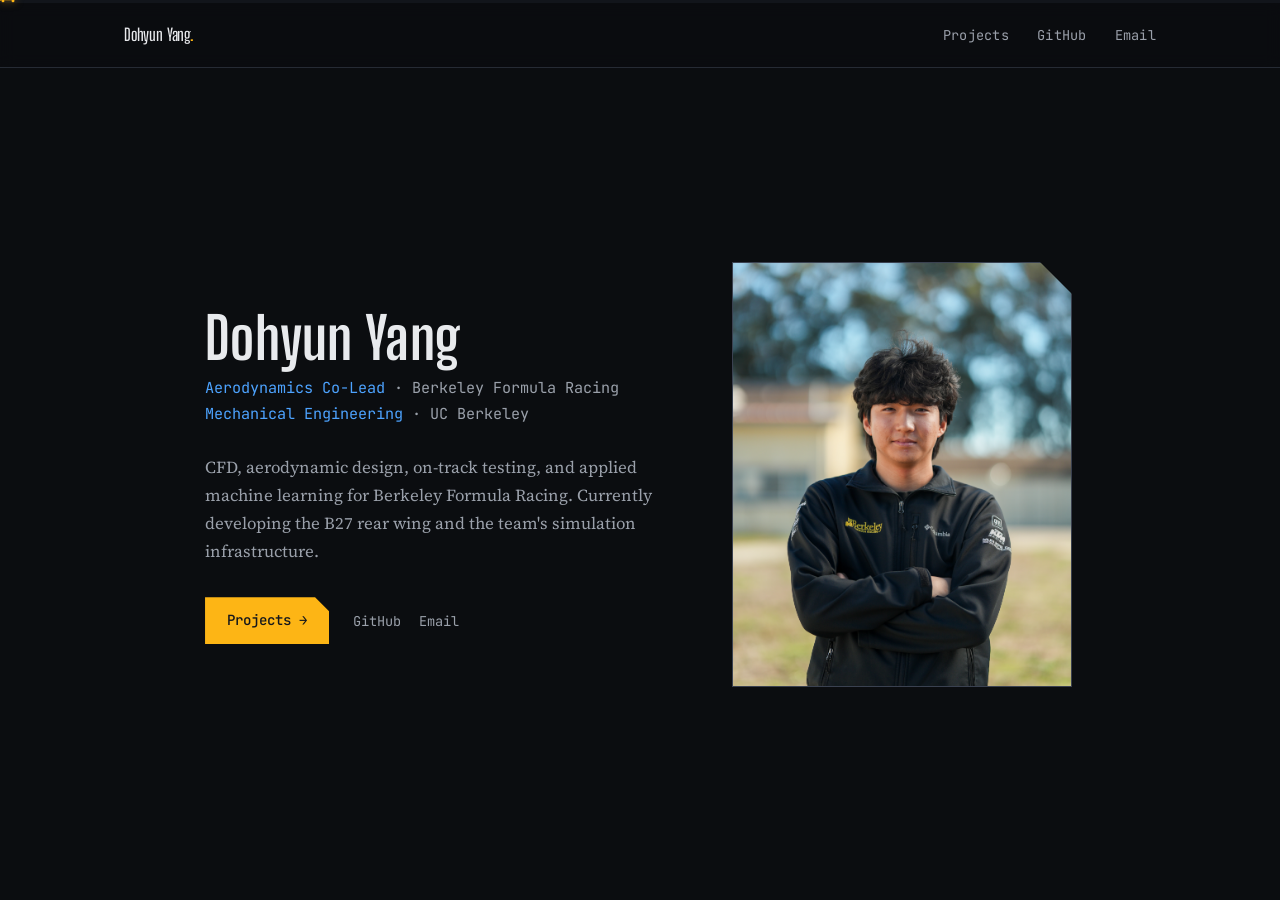
==== commit 97737cb5: "Revise bio text and update button label" ====
--- a/index.html
+++ b/index.html
@@ -46,10 +46,10 @@
         Mechanical Engineering <span>&middot; UC Berkeley</span>
       </div>
       <div class="welcome-bio">
-        <p>I work on CFD, physical testing, and applied machine learning for Berkeley Formula Racing, currently developing the B27 rear wing and the team's simulation infrastructure.</p>
+        <p>CFD, aerodynamic design, on-track testing, and applied machine learning for Berkeley Formula Racing. Currently developing the B27 rear wing and the team's simulation infrastructure.</p>
       </div>
       <div class="welcome-cta">
-        <a class="btn-primary" href="projects.html">See the work &rarr;</a>
+        <a class="btn-primary" href="projects.html">Projects &rarr;</a>
         <div class="welcome-social">
           <a href="https://github.com/dohyuny7" target="_blank" rel="noopener">GitHub</a>
           <a href="mailto:dohyuny@berkeley.edu">Email</a>
--- a/_site-assets/style.css
+++ b/_site-assets/style.css
@@ -334,19 +334,6 @@
   position: relative;
   z-index: 1;
 }
-.streamline-field {
-  position: absolute;
-  top: 0;
-  left: 0;
-  width: 100%;
-  height: 100%;
-  z-index: 0;
-  pointer-events: none;
-  opacity: 0.55;
-}
-.streamline-field path {
-  stroke: none;
-}
 .project-grid {
   position: relative;
   z-index: 1;
